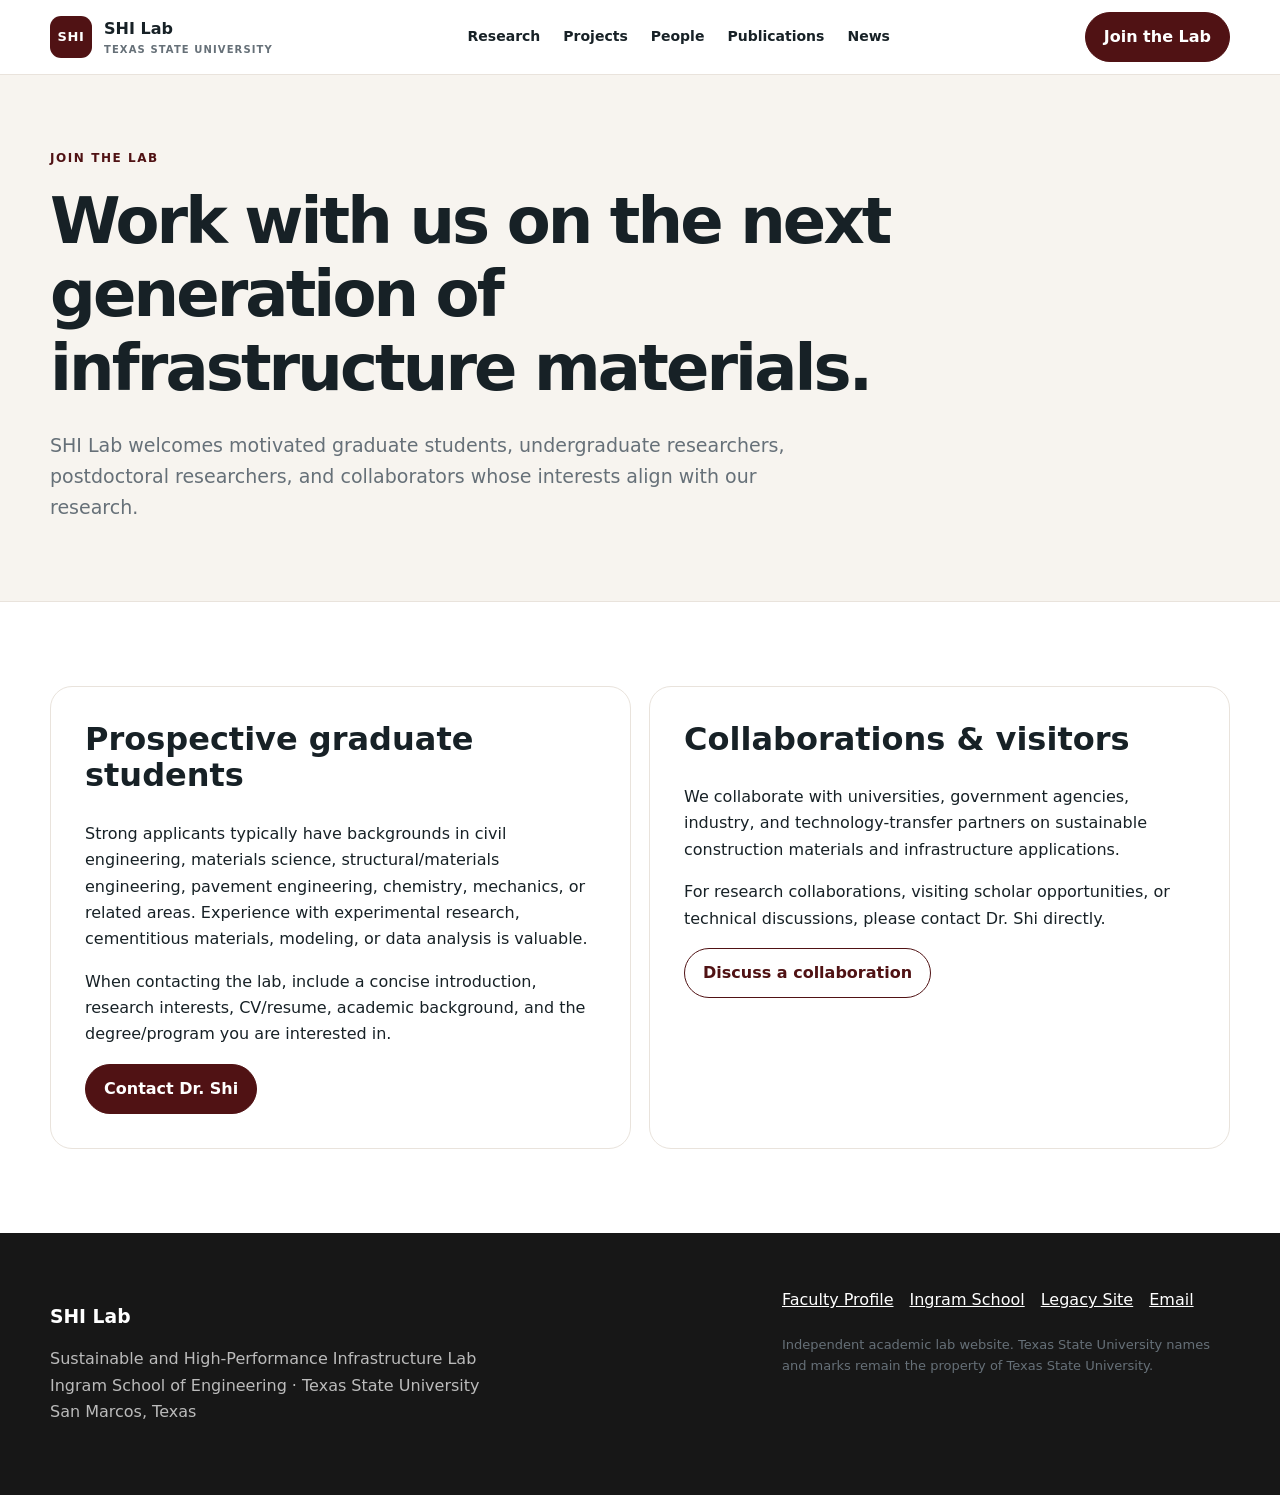
==== join.html @ 36b54010 "Initial SHI Lab website" ====
<!doctype html>
<html lang="en"><head>
<meta charset="utf-8"><meta name="viewport" content="width=device-width,initial-scale=1">
<title>Join | SHI Lab</title><meta name="description" content="SHI Lab at Texas State University">
<link rel="stylesheet" href="assets/site.css">
</head><body><a class="skip" href="#main">Skip to content</a>
<header class="site-header">
  <div class="container nav">
    <a class="brand" href="index.html"><span class="brandmark">SHI</span><span>SHI Lab<small>Texas State University</small></span></a>
    <nav class="navlinks" aria-label="Primary">
      <a href="research.html">Research</a>
      <a href="projects.html">Projects</a>
      <a href="people.html">People</a>
      <a href="publications.html">Publications</a>
      <a href="news.html">News</a>
    </nav>
    <a class="button primary" href="join.html">Join the Lab</a>
    <button class="mobile-toggle" aria-label="Open navigation">☰</button>
  </div>
</header>
<main id="main">
<section class="page-hero"><div class="container"><div class="kicker">Join the Lab</div><h1>Work with us on the next generation of infrastructure materials.</h1><p>SHI Lab welcomes motivated graduate students, undergraduate researchers, postdoctoral researchers, and collaborators whose interests align with our research.</p></div></section>
<section><div class="container"><div class="grid2">
 <div class="callout"><h2>Prospective graduate students</h2><p>Strong applicants typically have backgrounds in civil engineering, materials science, structural/materials engineering, pavement engineering, chemistry, mechanics, or related areas. Experience with experimental research, cementitious materials, modeling, or data analysis is valuable.</p><p>When contacting the lab, include a concise introduction, research interests, CV/resume, academic background, and the degree/program you are interested in.</p><a class="button primary" href="mailto:x_s21@txstate.edu?subject=Prospective%20SHI%20Lab%20Student">Contact Dr. Shi</a></div>
 <div class="callout"><h2>Collaborations & visitors</h2><p>We collaborate with universities, government agencies, industry, and technology-transfer partners on sustainable construction materials and infrastructure applications.</p><p>For research collaborations, visiting scholar opportunities, or technical discussions, please contact Dr. Shi directly.</p><a class="button light" href="mailto:x_s21@txstate.edu?subject=SHI%20Lab%20Collaboration">Discuss a collaboration</a></div>
 </div></div></section>
</main>
<footer>
 <div class="container footer-grid">
  <div>
   <h3>SHI Lab</h3>
   <p>Sustainable and High-Performance Infrastructure Lab<br>Ingram School of Engineering · Texas State University<br>San Marcos, Texas</p>
  </div>
  <div>
   <div class="footer-links">
    <a href="https://faculty.txst.edu/profile/2252688">Faculty Profile</a>
    <a href="https://www.engineering.txst.edu/">Ingram School</a>
    <a href="https://xshi.wp.txstate.edu/">Legacy Site</a>
    <a href="mailto:x_s21@txstate.edu">Email</a>
   </div>
   <p class="notice">Independent academic lab website. Texas State University names and marks remain the property of Texas State University.</p>
  </div>
 </div>
</footer>
<script src="assets/site.js"></script>
</body></html>
---- assets/site.css ----
:root{
  --maroon:#501214;
  --maroon2:#711e22;
  --gold:#d7b46a;
  --ink:#172126;
  --muted:#667078;
  --paper:#fff;
  --cream:#f7f4ef;
  --line:#e9e3dc;
  --dark:#171717;
  --max:1180px;
}
*{box-sizing:border-box}
html{scroll-behavior:smooth}
body{margin:0;font-family:Inter,ui-sans-serif,system-ui,-apple-system,BlinkMacSystemFont,"Segoe UI",sans-serif;color:var(--ink);background:var(--paper);line-height:1.65}
img{max-width:100%;display:block}
a{color:inherit}
.container{width:min(var(--max),calc(100% - 40px));margin:auto}
.skip{position:absolute;left:-9999px}.skip:focus{left:16px;top:16px;background:white;padding:10px;z-index:999}
.site-header{position:sticky;top:0;z-index:100;background:rgba(255,255,255,.96);backdrop-filter:blur(10px);border-bottom:1px solid var(--line)}
.nav{min-height:74px;display:flex;align-items:center;justify-content:space-between;gap:24px}
.brand{display:flex;align-items:center;gap:12px;text-decoration:none;font-weight:850}
.brandmark{width:42px;height:42px;border-radius:11px;background:var(--maroon);color:white;display:grid;place-items:center;font-size:13px;letter-spacing:.05em}
.brand small{display:block;color:var(--muted);font-size:10px;text-transform:uppercase;letter-spacing:.11em}
.navlinks{display:flex;align-items:center;gap:23px}
.navlinks a{text-decoration:none;font-size:14px;font-weight:700}.navlinks a:hover,.navlinks a.active{color:var(--maroon)}
.button{display:inline-flex;align-items:center;justify-content:center;padding:11px 18px;border-radius:999px;text-decoration:none;font-weight:800;border:1px solid var(--maroon);transition:.2s}
.button.primary{background:var(--maroon);color:white}.button.primary:hover{background:var(--maroon2)}
.button.light{background:white;color:var(--maroon)}
.mobile-toggle{display:none;border:0;background:none;font-size:24px}
.hero{position:relative;overflow:hidden;padding:104px 0 84px;background:linear-gradient(135deg,#fff 0%,#fbf8f3 62%,#f2e9dc 100%)}
.hero:after{content:"";position:absolute;width:520px;height:520px;border-radius:50%;right:-160px;top:-180px;border:80px solid rgba(80,18,20,.055)}
.hero-grid{display:grid;grid-template-columns:1.25fr .75fr;gap:76px;align-items:center;position:relative;z-index:2}
.kicker{font-size:12px;color:var(--maroon);font-weight:900;letter-spacing:.13em;text-transform:uppercase;margin-bottom:16px}
h1,h2,h3{line-height:1.15}
h1{font-size:clamp(44px,6vw,76px);letter-spacing:-.045em;margin:0 0 24px}
.hero p{font-size:20px;color:var(--muted);max-width:760px;margin:0 0 30px}
.actions{display:flex;gap:12px;flex-wrap:wrap}
.profile{padding:28px;background:white;border:1px solid var(--line);border-radius:24px;box-shadow:0 20px 65px rgba(55,35,25,.09)}
.profile-art{height:270px;border-radius:18px;position:relative;overflow:hidden;background:linear-gradient(145deg,var(--maroon),#8b383c)}
.profile-art:before{content:"XS";position:absolute;right:-5px;bottom:-52px;color:rgba(255,255,255,.12);font-size:210px;font-weight:900;letter-spacing:-.08em}
.profile-art .caption{position:absolute;left:22px;bottom:22px;color:white;font-size:13px;letter-spacing:.08em;text-transform:uppercase}
.profile h3{font-size:24px;margin:22px 0 6px}.profile p{font-size:14px;margin:0;color:var(--muted)}
.stats{display:grid;grid-template-columns:repeat(4,1fr);border-top:1px solid var(--line);border-bottom:1px solid var(--line)}
.stat{padding:30px 16px;text-align:center;border-right:1px solid var(--line)}.stat:last-child{border-right:0}
.stat strong{display:block;font-size:28px;color:var(--maroon)}.stat span{font-size:13px;color:var(--muted)}
section{padding:84px 0}
.section-head{display:flex;justify-content:space-between;gap:36px;align-items:end;margin-bottom:38px}
.section-head h2{font-size:clamp(34px,4vw,48px);letter-spacing:-.035em;margin:0}.section-head p{max-width:600px;color:var(--muted);margin:0}
.grid2{display:grid;grid-template-columns:repeat(2,1fr);gap:18px}.grid3{display:grid;grid-template-columns:repeat(3,1fr);gap:18px}.grid4{display:grid;grid-template-columns:repeat(4,1fr);gap:18px}
.card{border:1px solid var(--line);border-radius:20px;padding:28px;background:white}
.card h3{font-size:23px;margin:32px 0 9px}.card p{color:var(--muted);margin:0}
.card .number{font-size:12px;font-weight:900;color:var(--maroon);letter-spacing:.1em}
.card:hover{box-shadow:0 16px 40px rgba(40,30,25,.06);transform:translateY(-2px);transition:.2s}
.band{background:var(--maroon);color:white}.band .section-head p,.band p{color:#e8dede}.band .kicker{color:var(--gold)}
.feature{display:grid;grid-template-columns:.72fr 1.28fr;gap:48px;align-items:center;border:1px solid rgba(255,255,255,.15);background:rgba(255,255,255,.05);border-radius:24px;padding:42px}
.badge{aspect-ratio:1;border-radius:22px;background:var(--gold);color:var(--maroon);display:grid;place-items:center;text-align:center;font-size:27px;font-weight:950;line-height:1.05}
.feature h2{font-size:38px;margin:0 0 15px}.feature p{margin:0 0 22px}
.soft{background:var(--cream)}
.project{border-left:4px solid var(--gold)}
.project .agency{font-size:12px;text-transform:uppercase;letter-spacing:.1em;color:var(--maroon);font-weight:900}
.project h3{margin:12px 0 8px}.project .meta{font-size:13px;color:var(--muted);margin-top:15px}
.person{overflow:hidden;padding:0}.person-art{height:170px;background:linear-gradient(145deg,#ece5db,#faf7f2);position:relative}
.person-art:after{content:attr(data-initials);position:absolute;right:14px;bottom:-28px;font-size:100px;font-weight:900;color:rgba(80,18,20,.08)}
.person-body{padding:20px}.person h3{margin:0 0 4px;font-size:18px}.person p{font-size:14px}.role{font-size:11px;font-weight:900;text-transform:uppercase;letter-spacing:.09em;color:var(--maroon);margin-bottom:8px}
.pub-list{display:grid;gap:12px}.pub{padding:20px 22px;border:1px solid var(--line);border-radius:15px}.pub strong{color:var(--maroon)}.pub small{display:block;margin-top:5px;color:var(--muted)}
.page-hero{padding:74px 0 58px;background:var(--cream);border-bottom:1px solid var(--line)}.page-hero h1{font-size:clamp(42px,5vw,64px);max-width:900px}.page-hero p{max-width:780px;color:var(--muted);font-size:19px}
.callout{border:1px solid var(--line);border-radius:22px;padding:34px;background:white}.callout h2{margin-top:0;font-size:32px}
.news-item{padding:25px 0;border-bottom:1px solid var(--line)}.news-item:first-child{padding-top:0}.news-item time{font-size:12px;font-weight:900;color:var(--maroon);text-transform:uppercase;letter-spacing:.08em}.news-item h3{font-size:25px;margin:8px 0}.news-item p{color:var(--muted);margin:0}
footer{padding:54px 0;background:var(--dark);color:white}.footer-grid{display:grid;grid-template-columns:1.2fr .8fr;gap:60px}footer p{color:#bbb}.footer-links{display:flex;flex-wrap:wrap;gap:16px}.footer-links a{color:white}
.notice{font-size:13px;color:var(--muted);margin-top:20px}
@media(max-width:900px){
 .navlinks{display:none}.mobile-toggle{display:block}.hero-grid,.feature,.footer-grid{grid-template-columns:1fr}.profile{max-width:520px}
 .grid4{grid-template-columns:repeat(2,1fr)}.grid3{grid-template-columns:1fr 1fr}.grid2{grid-template-columns:1fr}.stats{grid-template-columns:repeat(2,1fr)}
 .stat:nth-child(2){border-right:0}.section-head{display:block}.section-head p{margin-top:12px}
}
@media(max-width:600px){.container{width:min(var(--max),calc(100% - 26px))}.hero{padding:70px 0 54px}.grid3,.grid4{grid-template-columns:1fr}.stats{grid-template-columns:1fr 1fr}.feature{padding:26px}.profile-art{height:220px}}

.profile-photo{width:100%;height:330px;object-fit:cover;object-position:center 22%;border-radius:18px}
.pi-photo{width:100%;max-width:390px;border-radius:22px;object-fit:cover;box-shadow:0 18px 55px rgba(40,30,25,.10)}
.pi-grid{display:grid;grid-template-columns:.72fr 1.28fr;gap:46px;align-items:center}
.person-photo{width:100%;height:240px;object-fit:cover;object-position:center top;background:#f4f1ed}
.research-photo{width:100%;height:100%;min-height:340px;object-fit:cover;border-radius:22px}
.photo-feature{display:grid;grid-template-columns:1fr 1fr;gap:34px;align-items:center}
.innovation{border:1px solid var(--line);border-radius:24px;padding:38px;background:linear-gradient(135deg,#fff,#faf6ef)}
.innovation h3{font-size:30px;margin:8px 0 12px}
.innovation .tag{font-size:12px;text-transform:uppercase;letter-spacing:.11em;color:var(--maroon);font-weight:900}
@media(max-width:900px){.pi-grid,.photo-feature{grid-template-columns:1fr}.pi-photo{max-width:460px}.person-photo{height:300px}}
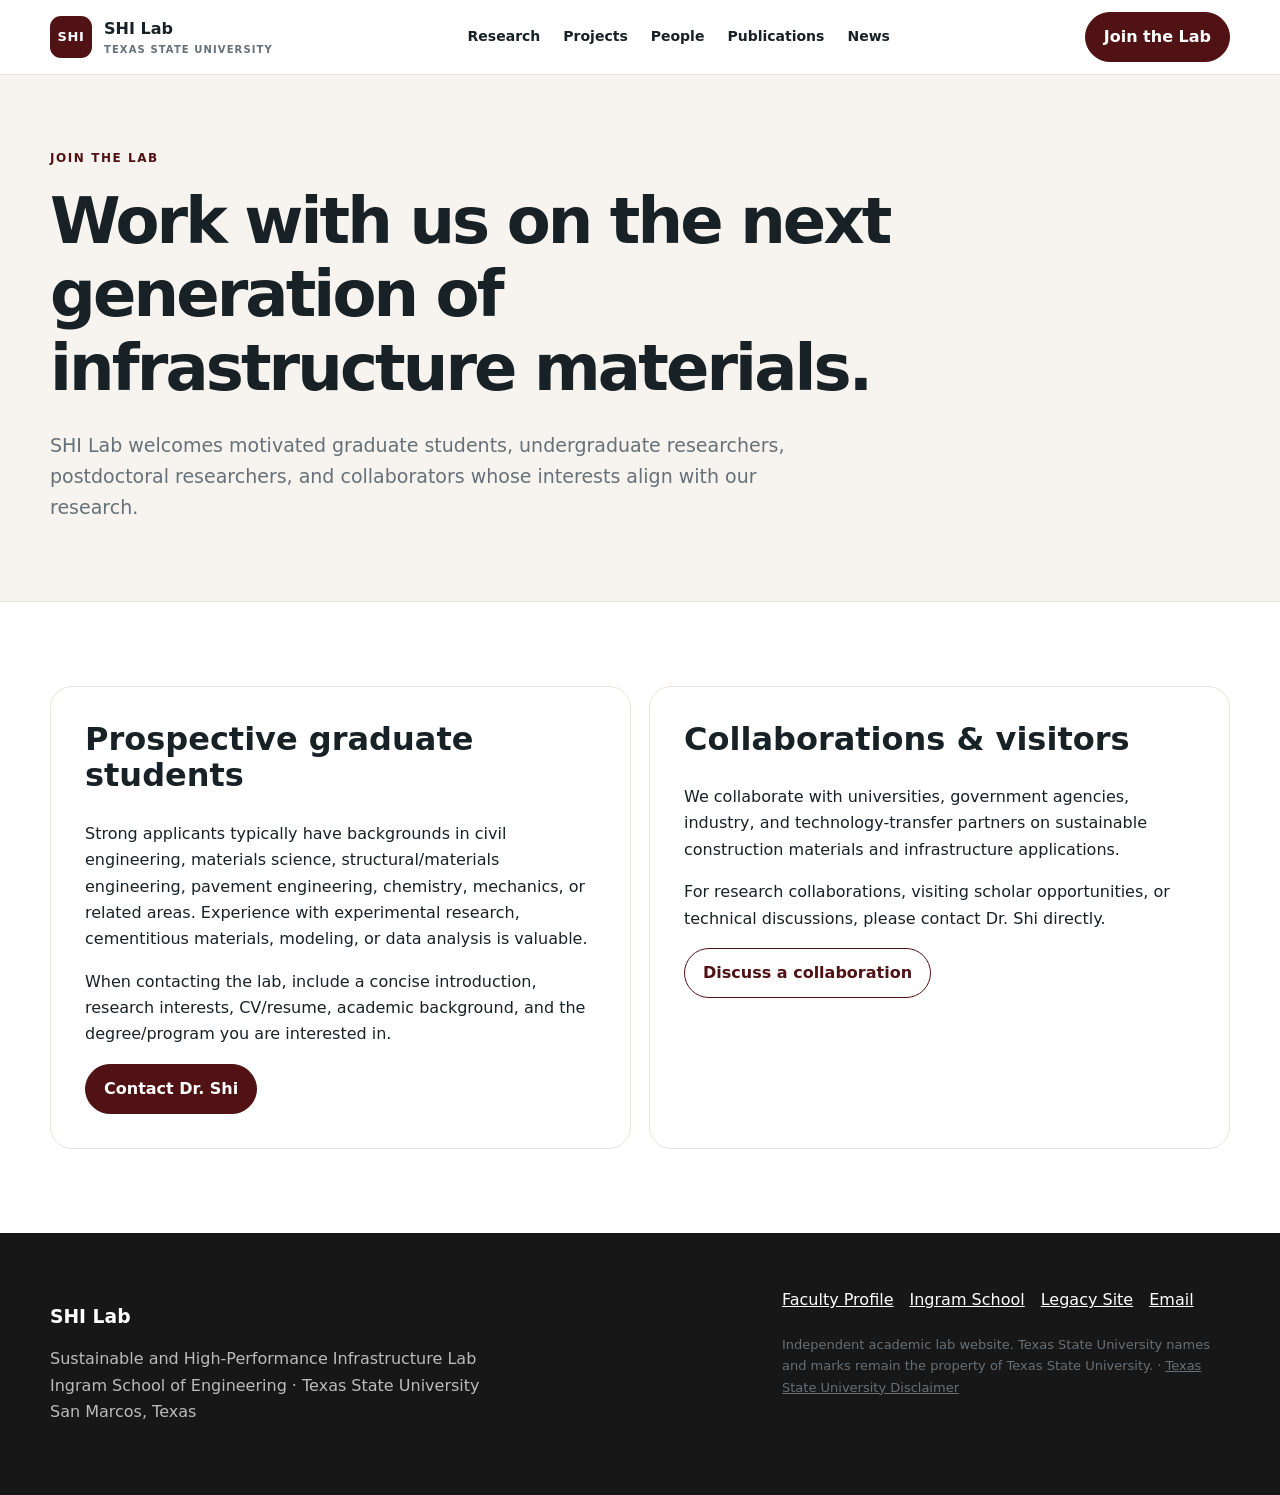
==== commit b53e6425: "Add files via upload" ====
--- a/join.html
+++ b/join.html
@@ -21,8 +21,8 @@
 <main id="main">
 <section class="page-hero"><div class="container"><div class="kicker">Join the Lab</div><h1>Work with us on the next generation of infrastructure materials.</h1><p>SHI Lab welcomes motivated graduate students, undergraduate researchers, postdoctoral researchers, and collaborators whose interests align with our research.</p></div></section>
 <section><div class="container"><div class="grid2">
- <div class="callout"><h2>Prospective graduate students</h2><p>Strong applicants typically have backgrounds in civil engineering, materials science, structural/materials engineering, pavement engineering, chemistry, mechanics, or related areas. Experience with experimental research, cementitious materials, modeling, or data analysis is valuable.</p><p>When contacting the lab, include a concise introduction, research interests, CV/resume, academic background, and the degree/program you are interested in.</p><a class="button primary" href="mailto:x_s21@txstate.edu?subject=Prospective%20SHI%20Lab%20Student">Contact Dr. Shi</a></div>
- <div class="callout"><h2>Collaborations & visitors</h2><p>We collaborate with universities, government agencies, industry, and technology-transfer partners on sustainable construction materials and infrastructure applications.</p><p>For research collaborations, visiting scholar opportunities, or technical discussions, please contact Dr. Shi directly.</p><a class="button light" href="mailto:x_s21@txstate.edu?subject=SHI%20Lab%20Collaboration">Discuss a collaboration</a></div>
+ <div class="callout"><h2>Prospective graduate students</h2><p>Strong applicants typically have backgrounds in civil engineering, materials science, structural/materials engineering, pavement engineering, chemistry, mechanics, or related areas. Experience with experimental research, cementitious materials, modeling, or data analysis is valuable.</p><p>When contacting the lab, include a concise introduction, research interests, CV/resume, academic background, and the degree/program you are interested in.</p><a class="button primary" href="mailto:xijun.shi@txstate.edu?subject=Prospective%20SHI%20Lab%20Student">Contact Dr. Shi</a></div>
+ <div class="callout"><h2>Collaborations & visitors</h2><p>We collaborate with universities, government agencies, industry, and technology-transfer partners on sustainable construction materials and infrastructure applications.</p><p>For research collaborations, visiting scholar opportunities, or technical discussions, please contact Dr. Shi directly.</p><a class="button light" href="mailto:xijun.shi@txstate.edu?subject=SHI%20Lab%20Collaboration">Discuss a collaboration</a></div>
  </div></div></section>
 </main>
 <footer>
@@ -36,9 +36,9 @@
     <a href="https://faculty.txst.edu/profile/2252688">Faculty Profile</a>
     <a href="https://www.engineering.txst.edu/">Ingram School</a>
     <a href="https://xshi.wp.txstate.edu/">Legacy Site</a>
-    <a href="mailto:x_s21@txstate.edu">Email</a>
+    <a href="mailto:xijun.shi@txstate.edu">Email</a>
    </div>
-   <p class="notice">Independent academic lab website. Texas State University names and marks remain the property of Texas State University.</p>
+   <p class="notice">Independent academic lab website. Texas State University names and marks remain the property of Texas State University. · <a href="https://www.txst.edu/about/disclaimer.html" target="_blank" rel="noopener">Texas State University Disclaimer</a></p>
   </div>
  </div>
 </footer>
--- a/assets/site.css
+++ b/assets/site.css
@@ -77,7 +77,7 @@
 }
 @media(max-width:600px){.container{width:min(var(--max),calc(100% - 26px))}.hero{padding:70px 0 54px}.grid3,.grid4{grid-template-columns:1fr}.stats{grid-template-columns:1fr 1fr}.feature{padding:26px}.profile-art{height:220px}}
 
-.profile-photo{width:100%;height:330px;object-fit:cover;object-position:center 22%;border-radius:18px}
+.profile-photo{width:100%;height:330px;object-fit:cover;object-position:center 8%;border-radius:18px}
 .pi-photo{width:100%;max-width:390px;border-radius:22px;object-fit:cover;box-shadow:0 18px 55px rgba(40,30,25,.10)}
 .pi-grid{display:grid;grid-template-columns:.72fr 1.28fr;gap:46px;align-items:center}
 .person-photo{width:100%;height:240px;object-fit:cover;object-position:center top;background:#f4f1ed}
@@ -87,3 +87,51 @@
 .innovation h3{font-size:30px;margin:8px 0 12px}
 .innovation .tag{font-size:12px;text-transform:uppercase;letter-spacing:.11em;color:var(--maroon);font-weight:900}
 @media(max-width:900px){.pi-grid,.photo-feature{grid-template-columns:1fr}.pi-photo{max-width:460px}.person-photo{height:300px}}
+
+.career-logo-card{
+  background:#fff;
+  border-radius:22px;
+  padding:22px;
+  display:flex;
+  align-items:center;
+  justify-content:center;
+  box-shadow:0 12px 35px rgba(0,0,0,.12);
+}
+.career-logo{width:100%;max-width:330px;height:auto;display:block}
+
+.shi-meaning{
+  margin:0 0 28px;padding:15px 18px;border-left:4px solid var(--gold);
+  background:rgba(255,255,255,.72);color:#4f5559;font-size:15px;max-width:760px;
+}
+.shi-meaning strong:first-child{color:var(--maroon);letter-spacing:.06em}
+
+.project.ongoing{border:2px solid rgba(80,18,20,.20);border-left:6px solid var(--maroon);position:relative}
+.status{display:inline-block;margin-bottom:12px;padding:6px 10px;border-radius:999px;background:var(--maroon);color:#fff;font-size:11px;line-height:1;font-weight:900;letter-spacing:.08em;text-transform:uppercase}
+.project-icon{
+  width:52px;height:52px;border-radius:14px;background:#f3ead7;color:var(--maroon);
+  display:flex;align-items:center;justify-content:center;font-size:29px;font-weight:800;margin-bottom:16px;
+  border:1px solid rgba(80,18,20,.10)
+}
+.project.ongoing h3{margin-top:10px}
+
+.alumni-groups{display:grid;gap:38px}
+.alumni-group>h3{font-size:22px;color:var(--maroon);padding-bottom:10px;border-bottom:2px solid var(--gold);margin:0 0 14px}
+.alumni-list{display:grid;grid-template-columns:repeat(2,1fr);gap:12px}
+.alumni-item{padding:18px 20px;border:1px solid var(--line);border-radius:14px;background:#fff}
+.alumni-item strong{display:block;font-size:16px}
+.alumni-item span{display:block;margin-top:3px;color:var(--muted);font-size:13px}
+.alumni-item p{margin:7px 0 0;color:var(--muted);font-size:13px}
+@media(max-width:700px){.alumni-list{grid-template-columns:1fr}}
+
+.startup-role{
+  margin:-8px 0 18px;
+  font-size:15px;
+  font-weight:700;
+  color:var(--muted);
+}
+.startup-role a{
+  color:var(--maroon);
+  text-decoration:none;
+  border-bottom:1px solid rgba(80,18,20,.28);
+}
+.startup-role a:hover{border-bottom-color:var(--maroon)}
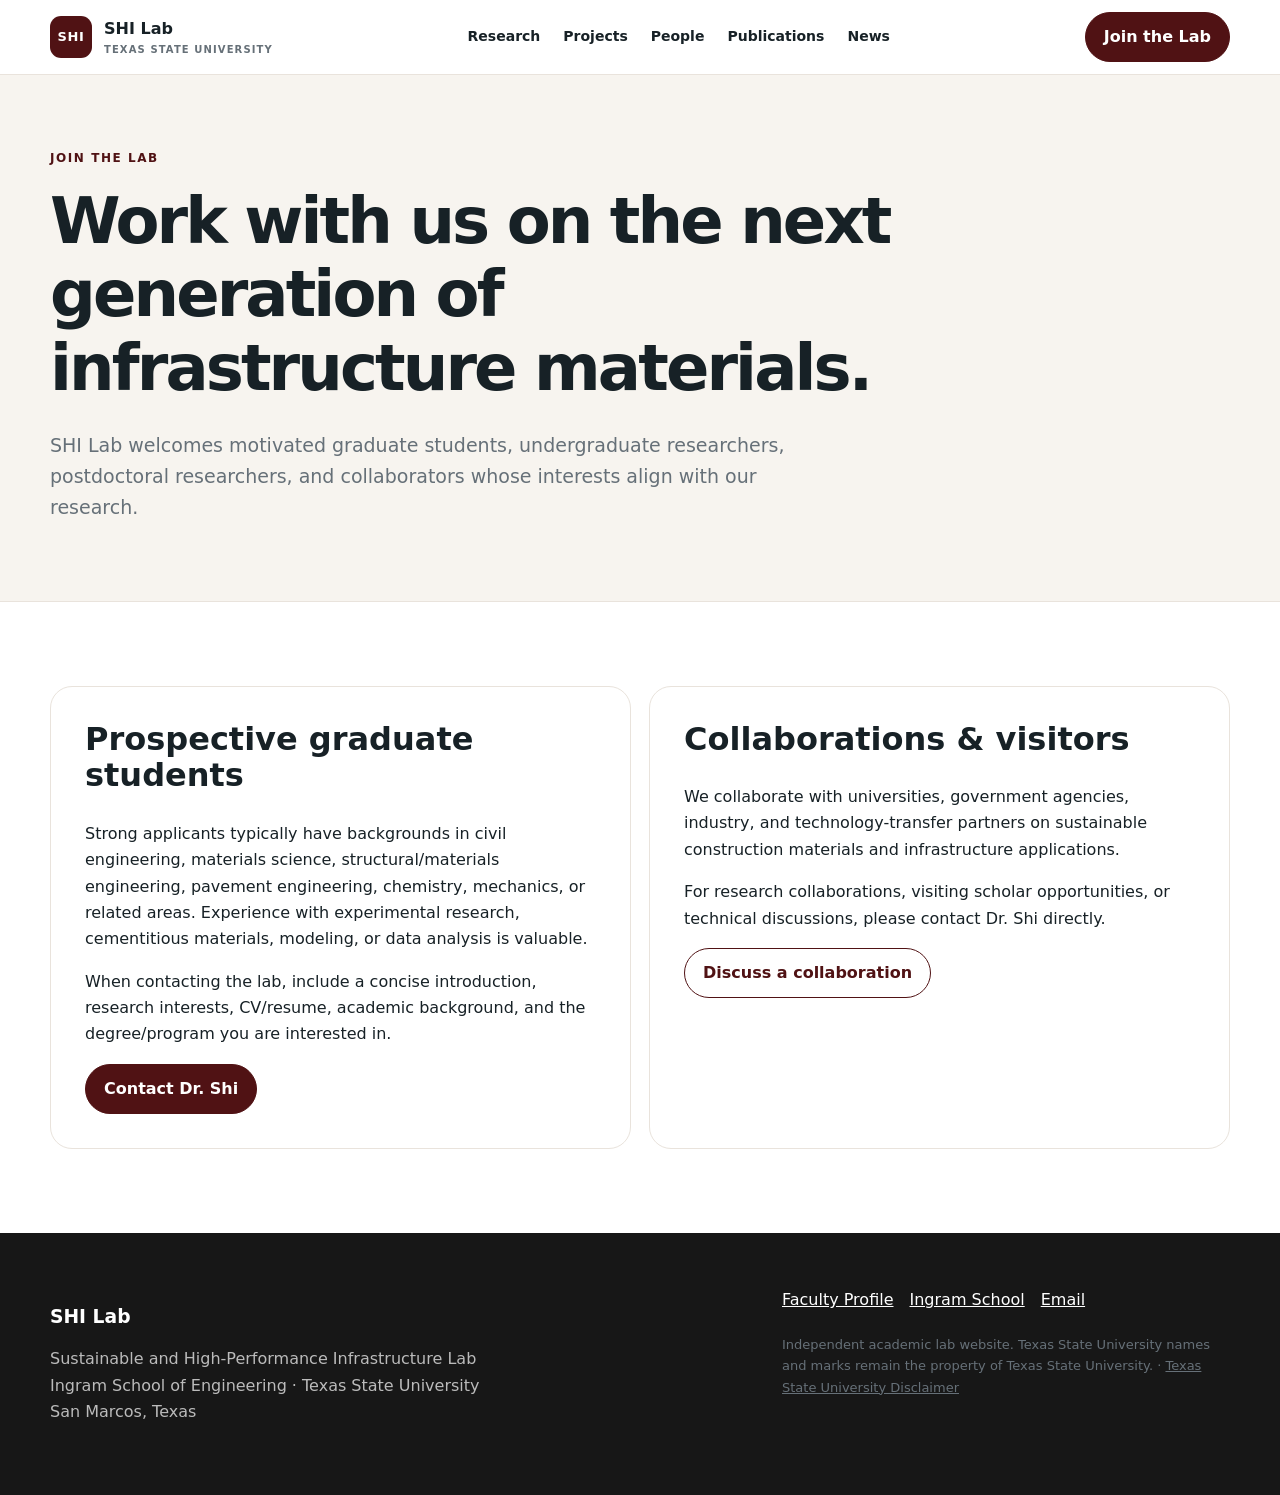
==== commit 260fbb2e: "Add files via upload" ====
--- a/join.html
+++ b/join.html
@@ -35,7 +35,6 @@
    <div class="footer-links">
     <a href="https://faculty.txst.edu/profile/2252688">Faculty Profile</a>
     <a href="https://www.engineering.txst.edu/">Ingram School</a>
-    <a href="https://xshi.wp.txstate.edu/">Legacy Site</a>
     <a href="mailto:xijun.shi@txstate.edu">Email</a>
    </div>
    <p class="notice">Independent academic lab website. Texas State University names and marks remain the property of Texas State University. · <a href="https://www.txst.edu/about/disclaimer.html" target="_blank" rel="noopener">Texas State University Disclaimer</a></p>
